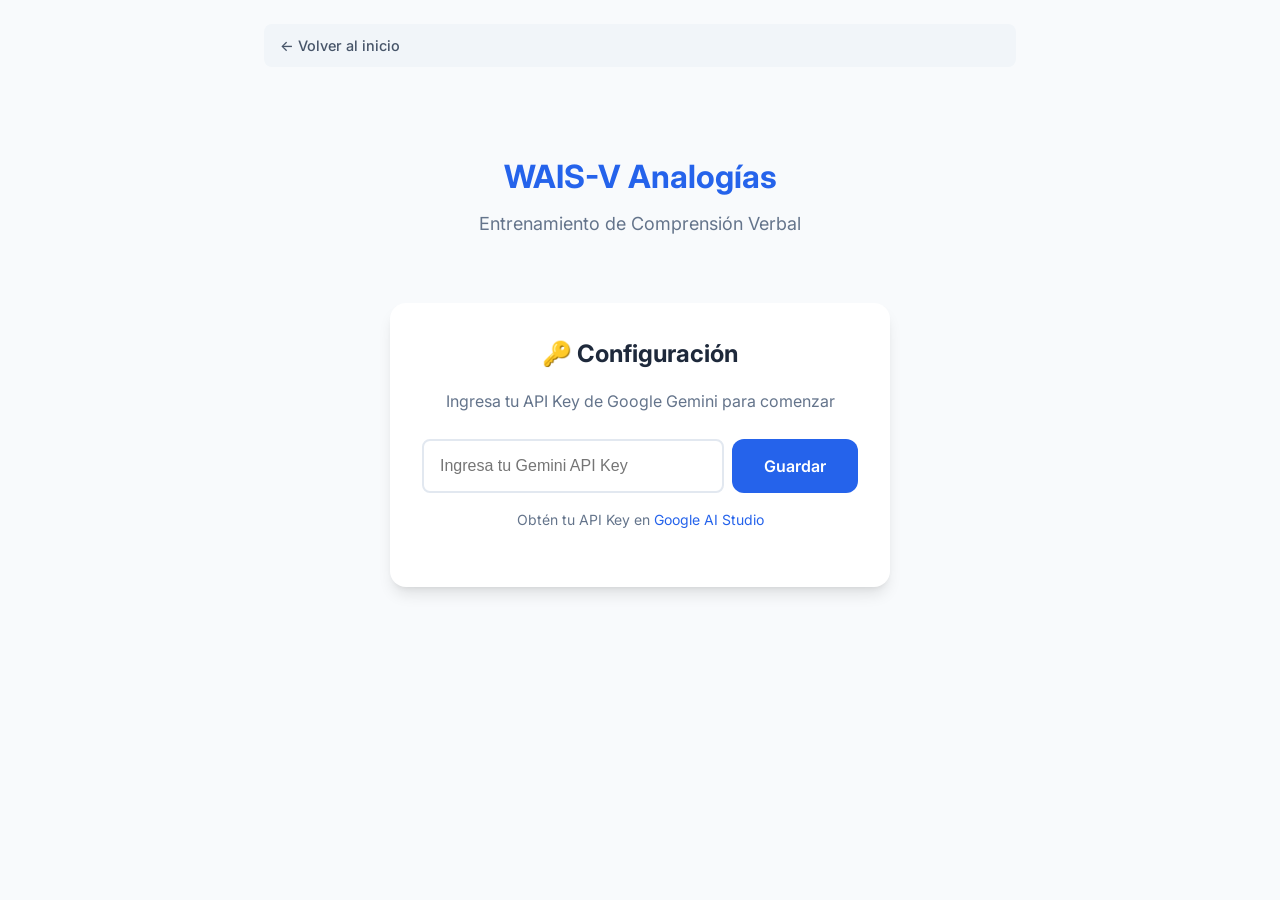
==== analogies/index.html @ d9c63223 "added analogies" ====
<!DOCTYPE html>
<html lang="es">
<head>
    <meta charset="UTF-8">
    <meta name="viewport" content="width=device-width, initial-scale=1.0">
    <title>WAIS-V Analogías - Entrenamiento</title>
    <link rel="stylesheet" href="styles.css">
    <link rel="preconnect" href="https://fonts.googleapis.com">
    <link rel="preconnect" href="https://fonts.gstatic.com" crossorigin>
    <link href="https://fonts.googleapis.com/css2?family=Inter:wght@300;400;500;600;700&display=swap" rel="stylesheet">
</head>
<body>
    <div class="container">
        <!-- Back Button -->
        <a href="../index.html" class="back-button">← Volver al inicio</a>
        
        <!-- Header -->
        <header class="header">
            <h1>WAIS-V Analogías</h1>
            <p class="subtitle">Entrenamiento de Comprensión Verbal</p>
        </header>

        <!-- API Key Configuration -->
        <section id="config-section" class="config-section">
            <div class="config-card">
                <h2>🔑 Configuración</h2>
                <p>Ingresa tu API Key de Google Gemini para comenzar</p>
                <div class="input-group">
                    <input type="password" id="api-key-input" placeholder="Ingresa tu Gemini API Key">
                    <button id="save-api-key" class="btn btn-primary">Guardar</button>
                </div>
                <p class="hint">Obtén tu API Key en <a href="https://aistudio.google.com/app/apikey" target="_blank">Google AI Studio</a></p>
            </div>
        </section>

        <!-- Main Test Section -->
        <section id="test-section" class="test-section hidden">
            <!-- Progress Bar -->
            <div class="progress-container">
                <div class="progress-bar">
                    <div id="progress-fill" class="progress-fill"></div>
                </div>
                <span id="progress-text" class="progress-text">Ítem 0 de 18</span>
            </div>

            <!-- Stimulus Display -->
            <div class="stimulus-card">
                <div id="stimulus-display" class="stimulus-display">
                    <p class="instruction-text">Presiona "Iniciar" para comenzar la evaluación</p>
                </div>
            </div>

            <!-- Controls -->
            <div class="controls">
                <button id="start-btn" class="btn btn-large btn-primary">
                    <span class="btn-icon">▶️</span>
                    <span>Iniciar Evaluación</span>
                </button>
                
                <button id="record-btn" class="btn btn-large btn-record hidden">
                    <span class="btn-icon">🎤</span>
                    <span id="record-text">Mantén presionado para responder</span>
                </button>

                <button id="repeat-btn" class="btn btn-secondary hidden">
                    <span class="btn-icon">🔄</span>
                    <span>Repetir pregunta</span>
                </button>
            </div>

            <!-- Recording Indicator -->
            <div id="recording-indicator" class="recording-indicator hidden">
                <div class="pulse-ring"></div>
                <span>Escuchando...</span>
            </div>

            <!-- User Response Display -->
            <div id="response-display" class="response-display hidden">
                <h3>Tu respuesta:</h3>
                <p id="user-response-text"></p>
            </div>

            <!-- Feedback Section -->
            <div id="feedback-section" class="feedback-section hidden">
                <div id="feedback-content" class="feedback-content">
                    <!-- Feedback will be inserted here -->
                </div>
                <button id="next-btn" class="btn btn-primary">
                    <span>Siguiente ítem</span>
                    <span class="btn-icon">→</span>
                </button>
            </div>
        </section>

        <!-- Results Section -->
        <section id="results-section" class="results-section hidden">
            <div class="results-card">
                <h2>📊 Resultados</h2>
                <div class="score-display">
                    <div class="score-item">
                        <span class="score-label">Puntaje Bruto</span>
                        <span id="raw-score" class="score-value">0</span>
                        <span class="score-max">/ 36</span>
                    </div>
                </div>
                <div id="items-breakdown" class="items-breakdown">
                    <!-- Individual item scores will be shown here -->
                </div>
                <button id="restart-btn" class="btn btn-primary">
                    <span class="btn-icon">🔄</span>
                    <span>Reiniciar Evaluación</span>
                </button>
            </div>
        </section>

        <!-- Status Messages -->
        <div id="status-message" class="status-message hidden"></div>
    </div>

    <script src="app.js"></script>
</body>
</html>
---- analogies/styles.css ----
/* ============================================
   WAIS-V Analogías - Estilos
   ============================================ */

/* === Back Button === */
.back-button {
    display: inline-flex;
    align-items: center;
    gap: 8px;
    padding: 10px 16px;
    background: #f1f5f9;
    color: #475569;
    text-decoration: none;
    border-radius: 8px;
    font-size: 0.9rem;
    font-weight: 500;
    transition: all 0.2s ease;
    margin-bottom: 20px;
}

.back-button:hover {
    background: #e2e8f0;
    color: #1e293b;
    transform: translateX(-3px);
}

/* === Variables CSS === */
:root {
    /* Colores principales */
    --color-primary: #2563eb;
    --color-primary-dark: #1d4ed8;
    --color-primary-light: #3b82f6;
    --color-success: #10b981;
    --color-warning: #f59e0b;
    --color-error: #ef4444;
    --color-info: #06b6d4;
    
    /* Colores neutros */
    --color-bg: #f8fafc;
    --color-surface: #ffffff;
    --color-text: #1e293b;
    --color-text-secondary: #64748b;
    --color-border: #e2e8f0;
    
    /* Sombras */
    --shadow-sm: 0 1px 2px 0 rgb(0 0 0 / 0.05);
    --shadow-md: 0 4px 6px -1px rgb(0 0 0 / 0.1), 0 2px 4px -2px rgb(0 0 0 / 0.1);
    --shadow-lg: 0 10px 15px -3px rgb(0 0 0 / 0.1), 0 4px 6px -4px rgb(0 0 0 / 0.1);
    --shadow-xl: 0 20px 25px -5px rgb(0 0 0 / 0.1), 0 8px 10px -6px rgb(0 0 0 / 0.1);
    
    /* Espaciado */
    --spacing-xs: 0.25rem;
    --spacing-sm: 0.5rem;
    --spacing-md: 1rem;
    --spacing-lg: 1.5rem;
    --spacing-xl: 2rem;
    --spacing-2xl: 3rem;
    
    /* Bordes */
    --radius-sm: 0.375rem;
    --radius-md: 0.5rem;
    --radius-lg: 0.75rem;
    --radius-xl: 1rem;
    --radius-full: 9999px;
    
    /* Transiciones */
    --transition-fast: 150ms ease;
    --transition-normal: 250ms ease;
    --transition-slow: 350ms ease;
}

/* === Reset y Base === */
*,
*::before,
*::after {
    box-sizing: border-box;
    margin: 0;
    padding: 0;
}

html {
    font-size: 16px;
    scroll-behavior: smooth;
}

body {
    font-family: 'Inter', -apple-system, BlinkMacSystemFont, 'Segoe UI', Roboto, sans-serif;
    background-color: var(--color-bg);
    color: var(--color-text);
    line-height: 1.6;
    min-height: 100vh;
}

/* === Container === */
.container {
    max-width: 800px;
    margin: 0 auto;
    padding: var(--spacing-lg);
    min-height: 100vh;
    display: flex;
    flex-direction: column;
    gap: var(--spacing-xl);
}

/* === Header === */
.header {
    text-align: center;
    padding: var(--spacing-xl) 0;
}

.header h1 {
    font-size: 2rem;
    font-weight: 700;
    color: var(--color-primary);
    margin-bottom: var(--spacing-sm);
}

.subtitle {
    color: var(--color-text-secondary);
    font-size: 1.125rem;
}

/* === Config Section === */
.config-section {
    display: flex;
    justify-content: center;
}

.config-card {
    background: var(--color-surface);
    border-radius: var(--radius-xl);
    padding: var(--spacing-xl);
    box-shadow: var(--shadow-lg);
    width: 100%;
    max-width: 500px;
    text-align: center;
}

.config-card h2 {
    font-size: 1.5rem;
    margin-bottom: var(--spacing-md);
}

.config-card p {
    color: var(--color-text-secondary);
    margin-bottom: var(--spacing-lg);
}

.input-group {
    display: flex;
    gap: var(--spacing-sm);
    margin-bottom: var(--spacing-md);
}

.input-group input {
    flex: 1;
    padding: var(--spacing-md);
    border: 2px solid var(--color-border);
    border-radius: var(--radius-md);
    font-size: 1rem;
    transition: border-color var(--transition-fast);
}

.input-group input:focus {
    outline: none;
    border-color: var(--color-primary);
}

.hint {
    font-size: 0.875rem;
    color: var(--color-text-secondary);
}

.hint a {
    color: var(--color-primary);
    text-decoration: none;
}

.hint a:hover {
    text-decoration: underline;
}

/* === Test Section === */
.test-section {
    display: flex;
    flex-direction: column;
    gap: var(--spacing-xl);
    flex: 1;
}

/* === Progress Bar === */
.progress-container {
    display: flex;
    align-items: center;
    gap: var(--spacing-md);
}

.progress-bar {
    flex: 1;
    height: 8px;
    background: var(--color-border);
    border-radius: var(--radius-full);
    overflow: hidden;
}

.progress-fill {
    height: 100%;
    background: linear-gradient(90deg, var(--color-primary), var(--color-primary-light));
    border-radius: var(--radius-full);
    width: 0%;
    transition: width var(--transition-slow);
}

.progress-text {
    font-size: 0.875rem;
    color: var(--color-text-secondary);
    white-space: nowrap;
}

/* === Stimulus Card === */
.stimulus-card {
    background: var(--color-surface);
    border-radius: var(--radius-xl);
    box-shadow: var(--shadow-lg);
    overflow: hidden;
}

.stimulus-display {
    padding: var(--spacing-2xl);
    text-align: center;
    min-height: 200px;
    display: flex;
    flex-direction: column;
    justify-content: center;
    align-items: center;
}

.instruction-text {
    color: var(--color-text-secondary);
    font-size: 1.125rem;
}

.stimulus-question {
    font-size: 1.75rem;
    font-weight: 600;
    color: var(--color-text);
    line-height: 1.4;
}

.stimulus-words {
    font-size: 2.25rem;
    font-weight: 700;
    color: var(--color-primary);
    margin-top: var(--spacing-md);
    letter-spacing: 0.02em;
}

.item-number {
    font-size: 0.875rem;
    color: var(--color-text-secondary);
    margin-bottom: var(--spacing-md);
    padding: var(--spacing-xs) var(--spacing-md);
    background: var(--color-bg);
    border-radius: var(--radius-full);
    display: inline-block;
}

.practice-badge {
    background: var(--color-warning);
    color: white;
    padding: var(--spacing-xs) var(--spacing-md);
    border-radius: var(--radius-full);
    font-size: 0.875rem;
    font-weight: 600;
    margin-bottom: var(--spacing-md);
}

.learning-badge {
    background: var(--color-info);
    color: white;
    padding: var(--spacing-xs) var(--spacing-md);
    border-radius: var(--radius-full);
    font-size: 0.75rem;
    font-weight: 600;
    margin-left: var(--spacing-sm);
}

/* === Controls === */
.controls {
    display: flex;
    flex-direction: column;
    align-items: center;
    gap: var(--spacing-md);
}

/* === Buttons === */
.btn {
    display: inline-flex;
    align-items: center;
    justify-content: center;
    gap: var(--spacing-sm);
    padding: var(--spacing-md) var(--spacing-xl);
    border: none;
    border-radius: var(--radius-lg);
    font-family: inherit;
    font-size: 1rem;
    font-weight: 600;
    cursor: pointer;
    transition: all var(--transition-fast);
}

.btn:disabled {
    opacity: 0.5;
    cursor: not-allowed;
}

.btn-primary {
    background: var(--color-primary);
    color: white;
}

.btn-primary:hover:not(:disabled) {
    background: var(--color-primary-dark);
    transform: translateY(-1px);
    box-shadow: var(--shadow-md);
}

.btn-secondary {
    background: var(--color-surface);
    color: var(--color-text);
    border: 2px solid var(--color-border);
}

.btn-secondary:hover:not(:disabled) {
    background: var(--color-bg);
    border-color: var(--color-text-secondary);
}

.btn-large {
    padding: var(--spacing-lg) var(--spacing-2xl);
    font-size: 1.125rem;
    border-radius: var(--radius-xl);
}

.btn-record {
    background: linear-gradient(135deg, #ef4444, #dc2626);
    color: white;
    position: relative;
    overflow: hidden;
}

.btn-record:hover:not(:disabled) {
    transform: scale(1.02);
    box-shadow: 0 0 20px rgba(239, 68, 68, 0.4);
}

.btn-record.recording {
    animation: pulse-record 1.5s ease-in-out infinite;
}

@keyframes pulse-record {
    0%, 100% {
        box-shadow: 0 0 0 0 rgba(239, 68, 68, 0.4);
    }
    50% {
        box-shadow: 0 0 0 15px rgba(239, 68, 68, 0);
    }
}

.btn-icon {
    font-size: 1.25em;
}

/* === Recording Indicator === */
.recording-indicator {
    display: flex;
    align-items: center;
    justify-content: center;
    gap: var(--spacing-md);
    padding: var(--spacing-md);
    color: var(--color-error);
    font-weight: 600;
}

.pulse-ring {
    width: 20px;
    height: 20px;
    border-radius: 50%;
    background: var(--color-error);
    animation: pulse-ring 1.5s ease-in-out infinite;
}

@keyframes pulse-ring {
    0% {
        transform: scale(0.8);
        opacity: 1;
    }
    50% {
        transform: scale(1.2);
        opacity: 0.6;
    }
    100% {
        transform: scale(0.8);
        opacity: 1;
    }
}

/* === Response Display === */
.response-display {
    background: var(--color-bg);
    border-radius: var(--radius-lg);
    padding: var(--spacing-lg);
    text-align: center;
}

.response-display h3 {
    font-size: 0.875rem;
    color: var(--color-text-secondary);
    margin-bottom: var(--spacing-sm);
    font-weight: 500;
}

.response-display p {
    font-size: 1.125rem;
    color: var(--color-text);
    font-style: italic;
}

/* === Feedback Section === */
.feedback-section {
    background: var(--color-surface);
    border-radius: var(--radius-xl);
    padding: var(--spacing-xl);
    box-shadow: var(--shadow-md);
    text-align: center;
}

.feedback-content {
    margin-bottom: var(--spacing-lg);
}

.score-badge {
    display: inline-flex;
    align-items: center;
    justify-content: center;
    width: 60px;
    height: 60px;
    border-radius: 50%;
    font-size: 1.5rem;
    font-weight: 700;
    margin-bottom: var(--spacing-md);
}

.score-badge.score-0 {
    background: #fee2e2;
    color: var(--color-error);
}

.score-badge.score-1 {
    background: #fef3c7;
    color: var(--color-warning);
}

.score-badge.score-2 {
    background: #d1fae5;
    color: var(--color-success);
}

.feedback-text {
    font-size: 1rem;
    color: var(--color-text);
    line-height: 1.6;
}

.feedback-correct {
    margin-top: var(--spacing-md);
    padding: var(--spacing-md);
    background: var(--color-bg);
    border-radius: var(--radius-md);
    font-size: 0.9375rem;
    color: var(--color-text-secondary);
}

.feedback-correct strong {
    color: var(--color-success);
}

/* === Probe Question Style === */
.probe-question {
    background: linear-gradient(135deg, #fef3c7, #fde68a);
    border: 2px solid var(--color-warning);
    border-radius: var(--radius-lg);
    padding: var(--spacing-lg);
    margin: var(--spacing-md) 0;
}

.probe-question p {
    color: #92400e;
    font-weight: 500;
}

/* === Results Section === */
.results-section {
    display: flex;
    justify-content: center;
}

.results-card {
    background: var(--color-surface);
    border-radius: var(--radius-xl);
    padding: var(--spacing-2xl);
    box-shadow: var(--shadow-xl);
    width: 100%;
    text-align: center;
}

.results-card h2 {
    font-size: 1.75rem;
    margin-bottom: var(--spacing-xl);
}

.score-display {
    margin-bottom: var(--spacing-xl);
}

.score-item {
    display: flex;
    align-items: baseline;
    justify-content: center;
    gap: var(--spacing-sm);
}

.score-label {
    font-size: 1rem;
    color: var(--color-text-secondary);
}

.score-value {
    font-size: 3rem;
    font-weight: 700;
    color: var(--color-primary);
}

.score-max {
    font-size: 1.25rem;
    color: var(--color-text-secondary);
}

.items-breakdown {
    display: grid;
    grid-template-columns: repeat(auto-fill, minmax(80px, 1fr));
    gap: var(--spacing-sm);
    margin-bottom: var(--spacing-xl);
    padding: var(--spacing-lg);
    background: var(--color-bg);
    border-radius: var(--radius-lg);
}

.item-score {
    display: flex;
    flex-direction: column;
    align-items: center;
    padding: var(--spacing-sm);
    border-radius: var(--radius-md);
    background: var(--color-surface);
}

.item-score .item-num {
    font-size: 0.75rem;
    color: var(--color-text-secondary);
}

.item-score .item-pts {
    font-size: 1.25rem;
    font-weight: 700;
}

.item-score.pts-0 .item-pts {
    color: var(--color-error);
}

.item-score.pts-1 .item-pts {
    color: var(--color-warning);
}

.item-score.pts-2 .item-pts {
    color: var(--color-success);
}

/* === Status Message === */
.status-message {
    position: fixed;
    bottom: var(--spacing-xl);
    left: 50%;
    transform: translateX(-50%);
    padding: var(--spacing-md) var(--spacing-xl);
    border-radius: var(--radius-lg);
    font-weight: 500;
    box-shadow: var(--shadow-lg);
    z-index: 1000;
    animation: slideUp 0.3s ease;
}

@keyframes slideUp {
    from {
        opacity: 0;
        transform: translateX(-50%) translateY(20px);
    }
    to {
        opacity: 1;
        transform: translateX(-50%) translateY(0);
    }
}

.status-message.success {
    background: var(--color-success);
    color: white;
}

.status-message.error {
    background: var(--color-error);
    color: white;
}

.status-message.info {
    background: var(--color-info);
    color: white;
}

/* === Utility Classes === */
.hidden {
    display: none !important;
}

/* === Responsive === */
@media (max-width: 640px) {
    .container {
        padding: var(--spacing-md);
    }
    
    .header h1 {
        font-size: 1.5rem;
    }
    
    .stimulus-question {
        font-size: 1.25rem;
    }
    
    .stimulus-words {
        font-size: 1.75rem;
    }
    
    .btn-large {
        padding: var(--spacing-md) var(--spacing-xl);
        font-size: 1rem;
    }
    
    .input-group {
        flex-direction: column;
    }
    
    .items-breakdown {
        grid-template-columns: repeat(auto-fill, minmax(60px, 1fr));
    }
}

/* === Loading Spinner === */
.loading-spinner {
    display: inline-block;
    width: 20px;
    height: 20px;
    border: 3px solid rgba(255, 255, 255, 0.3);
    border-radius: 50%;
    border-top-color: white;
    animation: spin 1s ease-in-out infinite;
}

@keyframes spin {
    to {
        transform: rotate(360deg);
    }
}

/* === Evaluating State === */
.evaluating-state {
    display: flex;
    flex-direction: column;
    align-items: center;
    gap: var(--spacing-md);
    padding: var(--spacing-xl);
}

.evaluating-state .loading-spinner {
    width: 40px;
    height: 40px;
    border-color: var(--color-primary-light);
    border-top-color: var(--color-primary);
}

.evaluating-state p {
    color: var(--color-text-secondary);
    font-size: 1rem;
}
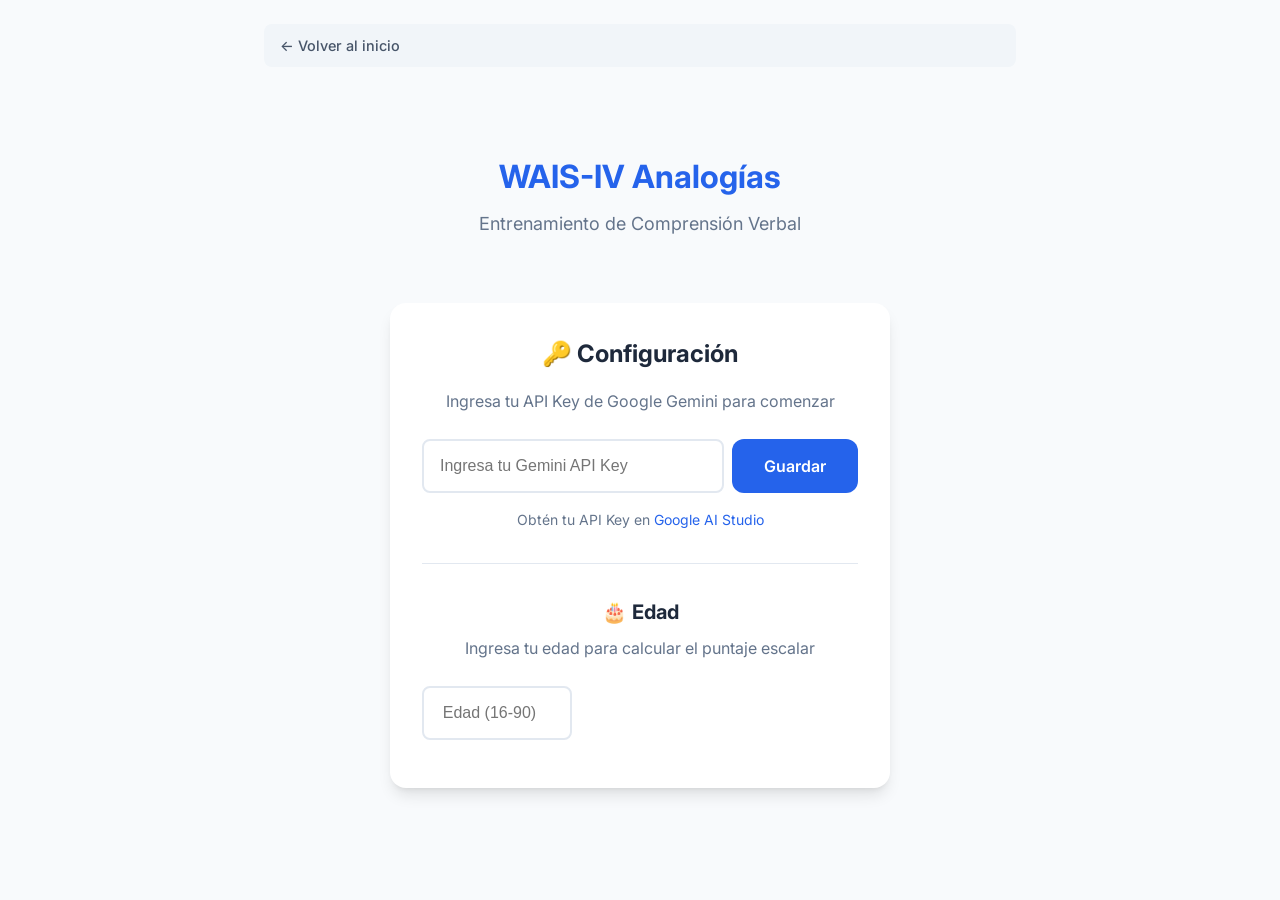
==== commit 1f0315ee: "enhance page" ====
--- a/analogies/index.html
+++ b/analogies/index.html
@@ -3,7 +3,7 @@
 <head>
     <meta charset="UTF-8">
     <meta name="viewport" content="width=device-width, initial-scale=1.0">
-    <title>WAIS-V Analogías - Entrenamiento</title>
+    <title>WAIS-IV Analogías - Entrenamiento</title>
     <link rel="stylesheet" href="styles.css">
     <link rel="preconnect" href="https://fonts.googleapis.com">
     <link rel="preconnect" href="https://fonts.gstatic.com" crossorigin>
@@ -16,7 +16,7 @@
         
         <!-- Header -->
         <header class="header">
-            <h1>WAIS-V Analogías</h1>
+            <h1>WAIS-IV Analogías</h1>
             <p class="subtitle">Entrenamiento de Comprensión Verbal</p>
         </header>
 
@@ -30,6 +30,14 @@
                     <button id="save-api-key" class="btn btn-primary">Guardar</button>
                 </div>
                 <p class="hint">Obtén tu API Key en <a href="https://aistudio.google.com/app/apikey" target="_blank">Google AI Studio</a></p>
+                
+                <div class="age-input-section">
+                    <h3>🎂 Edad</h3>
+                    <p>Ingresa tu edad para calcular el puntaje escalar</p>
+                    <div class="input-group">
+                        <input type="number" id="age-input" min="16" max="90" placeholder="Edad (16-90)">
+                    </div>
+                </div>
             </div>
         </section>
 
@@ -59,7 +67,7 @@
                 
                 <button id="record-btn" class="btn btn-large btn-record hidden">
                     <span class="btn-icon">🎤</span>
-                    <span id="record-text">Mantén presionado para responder</span>
+                    <span id="record-text">Comenzar a grabar</span>
                 </button>
 
                 <button id="repeat-btn" class="btn btn-secondary hidden">
@@ -80,12 +88,22 @@
                 <p id="user-response-text"></p>
             </div>
 
+            <!-- Text Input Fallback (when speech recognition fails) -->
+            <div id="text-input-fallback" class="text-input-fallback hidden">
+                <p class="fallback-notice">⚠️ El reconocimiento de voz no está disponible. Escribe tu respuesta:</p>
+                <div class="text-input-group">
+                    <input type="text" id="text-response-input" placeholder="Escribe tu respuesta aquí...">
+                    <button id="submit-text-btn" class="btn btn-primary">Enviar</button>
+                </div>
+            </div>
+
             <!-- Feedback Section -->
             <div id="feedback-section" class="feedback-section hidden">
                 <div id="feedback-content" class="feedback-content">
                     <!-- Feedback will be inserted here -->
                 </div>
-                <button id="next-btn" class="btn btn-primary">
+                <!-- Botón oculto, el avance es automático -->
+                <button id="next-btn" class="btn btn-primary hidden">
                     <span>Siguiente ítem</span>
                     <span class="btn-icon">→</span>
                 </button>
@@ -96,13 +114,21 @@
         <section id="results-section" class="results-section hidden">
             <div class="results-card">
                 <h2>📊 Resultados</h2>
+                <p id="age-group-display" class="age-group-label">Grupo de edad: --</p>
+                
                 <div class="score-display">
                     <div class="score-item">
-                        <span class="score-label">Puntaje Bruto</span>
+                        <span class="score-label">Puntaje Bruto (PB)</span>
                         <span id="raw-score" class="score-value">0</span>
                         <span class="score-max">/ 36</span>
                     </div>
+                    <div class="score-item highlight">
+                        <span class="score-label">Puntaje Escalar (PE)</span>
+                        <span id="scaled-score" class="score-value scaled">0</span>
+                        <span class="score-max">/ 19</span>
+                    </div>
                 </div>
+                
                 <div id="items-breakdown" class="items-breakdown">
                     <!-- Individual item scores will be shown here -->
                 </div>
--- a/analogies/styles.css
+++ b/analogies/styles.css
@@ -180,6 +180,22 @@
     text-decoration: underline;
 }
 
+.age-input-section {
+    margin-top: var(--spacing-xl);
+    padding-top: var(--spacing-xl);
+    border-top: 1px solid var(--color-border);
+}
+
+.age-input-section h3 {
+    font-size: 1.25rem;
+    margin-bottom: var(--spacing-sm);
+}
+
+.age-input-section .input-group input {
+    max-width: 150px;
+    text-align: center;
+}
+
 /* === Test Section === */
 .test-section {
     display: flex;
@@ -426,6 +442,42 @@
     font-style: italic;
 }
 
+/* === Text Input Fallback === */
+.text-input-fallback {
+    background: #fef3c7;
+    border: 2px solid #f59e0b;
+    border-radius: var(--radius-lg);
+    padding: var(--spacing-lg);
+    text-align: center;
+}
+
+.fallback-notice {
+    color: #92400e;
+    font-size: 0.9375rem;
+    margin-bottom: var(--spacing-md);
+}
+
+.text-input-group {
+    display: flex;
+    gap: var(--spacing-sm);
+    max-width: 500px;
+    margin: 0 auto;
+}
+
+.text-input-group input {
+    flex: 1;
+    padding: var(--spacing-md);
+    border: 2px solid var(--color-border);
+    border-radius: var(--radius-md);
+    font-size: 1rem;
+    font-family: inherit;
+}
+
+.text-input-group input:focus {
+    outline: none;
+    border-color: var(--color-primary);
+}
+
 /* === Feedback Section === */
 .feedback-section {
     background: var(--color-surface);
@@ -436,7 +488,20 @@
 }
 
 .feedback-content {
-    margin-bottom: var(--spacing-lg);
+    margin-bottom: var(--spacing-md);
+}
+
+.auto-advance-notice {
+    margin-top: var(--spacing-md);
+    font-size: 0.875rem;
+    color: var(--color-text-secondary);
+    font-style: italic;
+    animation: fadeInOut 1.5s ease-in-out infinite;
+}
+
+@keyframes fadeInOut {
+    0%, 100% { opacity: 0.5; }
+    50% { opacity: 1; }
 }
 
 .score-badge {
@@ -521,29 +586,54 @@
 
 .score-display {
     margin-bottom: var(--spacing-xl);
+    display: flex;
+    flex-wrap: wrap;
+    justify-content: center;
+    gap: var(--spacing-xl);
 }
 
 .score-item {
     display: flex;
-    align-items: baseline;
-    justify-content: center;
-    gap: var(--spacing-sm);
+    flex-direction: column;
+    align-items: center;
+    gap: var(--spacing-xs);
+    padding: var(--spacing-lg);
+    background: var(--color-bg);
+    border-radius: var(--radius-lg);
+    min-width: 150px;
+}
+
+.score-item.highlight {
+    background: linear-gradient(135deg, #dbeafe, #eff6ff);
+    border: 2px solid var(--color-primary);
 }
 
 .score-label {
-    font-size: 1rem;
-    color: var(--color-text-secondary);
+    font-size: 0.875rem;
+    color: var(--color-text-secondary);
+    font-weight: 500;
 }
 
 .score-value {
-    font-size: 3rem;
+    font-size: 2.5rem;
     font-weight: 700;
     color: var(--color-primary);
 }
 
+.score-value.scaled {
+    font-size: 3rem;
+    color: var(--color-success);
+}
+
 .score-max {
-    font-size: 1.25rem;
-    color: var(--color-text-secondary);
+    font-size: 0.875rem;
+    color: var(--color-text-secondary);
+}
+
+.age-group-label {
+    color: var(--color-text-secondary);
+    font-size: 0.9375rem;
+    margin-bottom: var(--spacing-lg);
 }
 
 .items-breakdown {
@@ -585,6 +675,19 @@
 
 .item-score.pts-2 .item-pts {
     color: var(--color-success);
+}
+
+/* Ítems automáticos (dados por puntaje perfecto en práctica) */
+.item-score.automatic {
+    opacity: 0.85;
+    background: linear-gradient(135deg, #f0f9ff 0%, #e0f2fe 100%);
+    border: 1px dashed var(--color-info);
+}
+
+.auto-badge {
+    font-size: 0.7rem;
+    color: var(--color-info);
+    font-weight: 500;
 }
 
 /* === Status Message === */
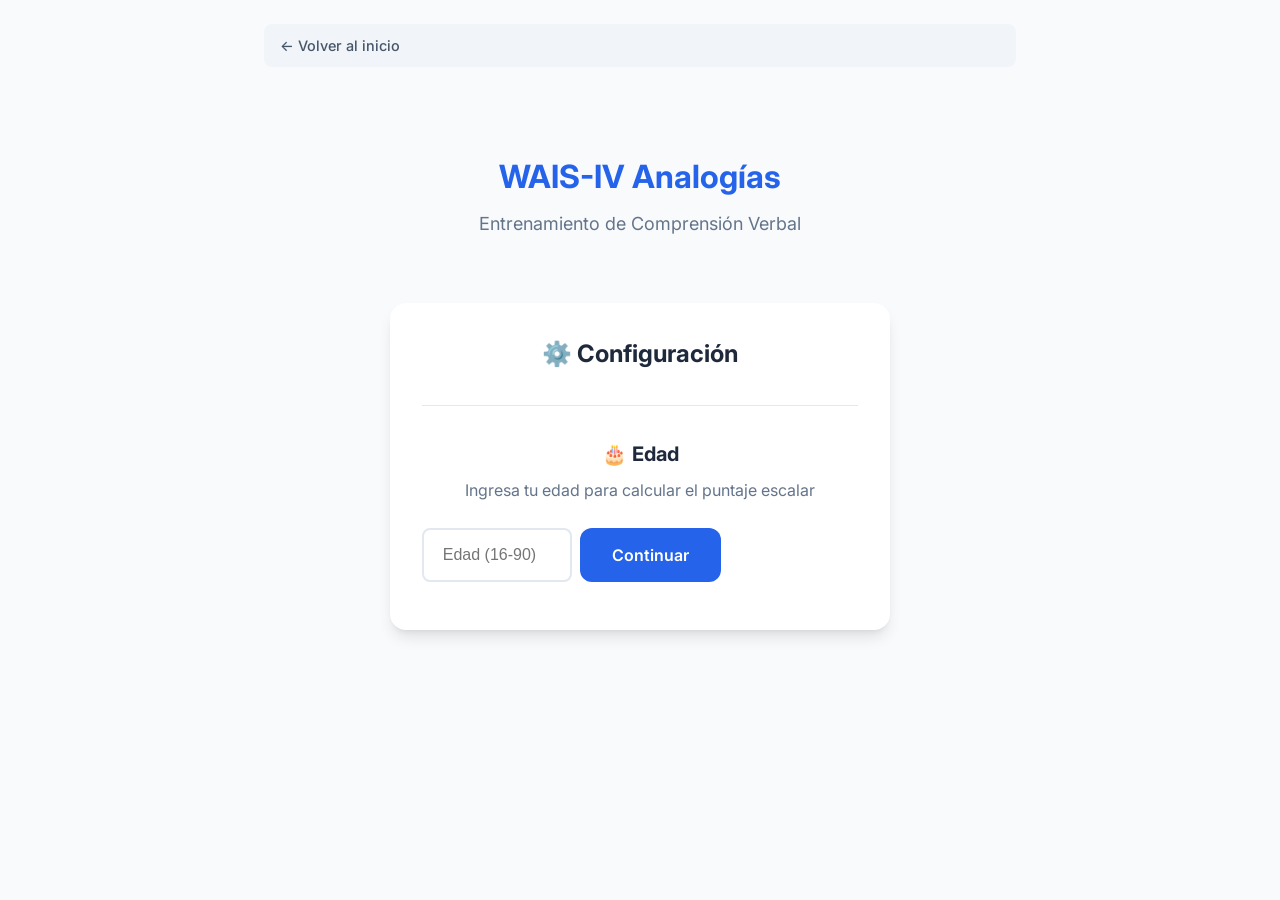
==== commit 81cc80a8: "api env added" ====
--- a/analogies/index.html
+++ b/analogies/index.html
@@ -20,22 +20,17 @@
             <p class="subtitle">Entrenamiento de Comprensión Verbal</p>
         </header>
 
-        <!-- API Key Configuration -->
+        <!-- Configuration -->
         <section id="config-section" class="config-section">
             <div class="config-card">
-                <h2>🔑 Configuración</h2>
-                <p>Ingresa tu API Key de Google Gemini para comenzar</p>
-                <div class="input-group">
-                    <input type="password" id="api-key-input" placeholder="Ingresa tu Gemini API Key">
-                    <button id="save-api-key" class="btn btn-primary">Guardar</button>
-                </div>
-                <p class="hint">Obtén tu API Key en <a href="https://aistudio.google.com/app/apikey" target="_blank">Google AI Studio</a></p>
+                <h2>⚙️ Configuración</h2>
                 
                 <div class="age-input-section">
                     <h3>🎂 Edad</h3>
                     <p>Ingresa tu edad para calcular el puntaje escalar</p>
                     <div class="input-group">
                         <input type="number" id="age-input" min="16" max="90" placeholder="Edad (16-90)">
+                        <button id="save-config" class="btn btn-primary">Continuar</button>
                     </div>
                 </div>
             </div>
